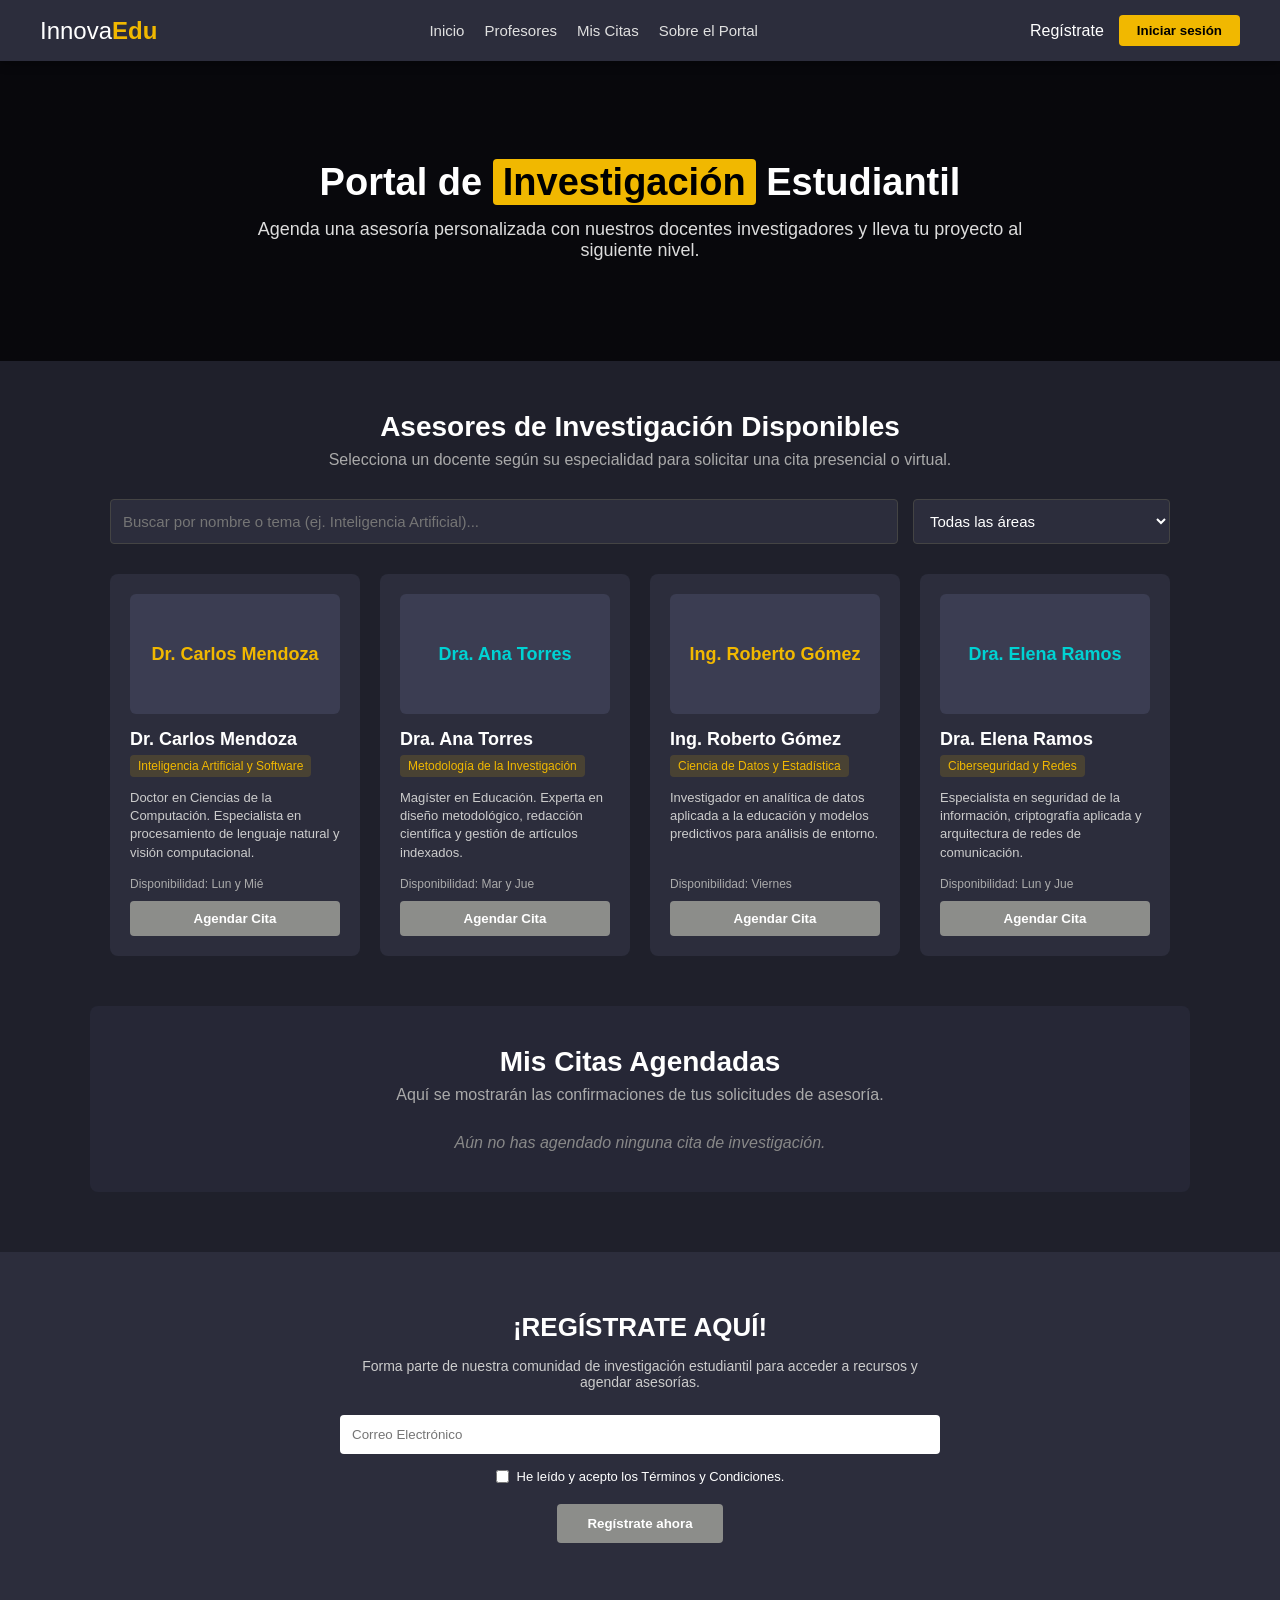
==== asesorias.html @ 49d19f37 "agrego proyecto" ====
<!DOCTYPE html>
<html lang="es">
<head>
  <meta charset="UTF-8">
  <meta name="viewport" content="width=device-width, initial-scale=1.0">
  <title>InnovaEdu - Agendar Citas de Investigación</title>
  <link rel="stylesheet" href="estilos/estilos asesorias.css">
</head>
<body>

  <!-- NAVEGACIÓN SUPERIOR -->
  <nav class="navbar">
    <div class="nav-brand">
      <span class="logo-text">Innova<strong>Edu</strong></span>
    </div>
    <ul class="nav-links">
      <li><a href="#inicio">Inicio</a></li>
      <li><a href="#profesores">Profesores</a></li>
      <li><a href="#mis-citas">Mis Citas</a></li>
      <li><a href="#registro">Sobre el Portal</a></li>
    </ul>
    <div class="nav-auth" id="navAuthContainer">
      <a href="#registro" id="btnRegistrateTop" class="btn-link">Regístrate</a>
      <button id="btnIniciarTop" class="btn-yellow">Iniciar sesión</button>
    </div>
  </nav>

  <!-- ENCABEZADO / BANNER -->
  <header id="inicio" class="hero-banner">
    <div class="hero-content">
      <h1>Portal de <span class="highlight">Investigación</span> Estudiantil</h1>
      <p>Agenda una asesoría personalizada con nuestros docentes investigadores y lleva tu proyecto al siguiente nivel.</p>
    </div>
  </header>

  <!-- SECCIÓN BUSCADOR Y LISTA DE PROFESORES -->
  <section id="profesores" class="section-container">
    <div class="section-header">
      <h2>Asesores de Investigación Disponibles</h2>
      <p>Selecciona un docente según su especialidad para solicitar una cita presencial o virtual.</p>
    </div>

    <!-- Filtros de búsqueda -->
    <div class="filter-bar">
      <input type="text" id="inputBusqueda" placeholder="Buscar por nombre o tema (ej. Inteligencia Artificial)...">
      <select id="selectArea">
        <option value="todas">Todas las áreas</option>
        <option value="IA">Inteligencia Artificial y Software</option>
        <option value="Metodología">Metodología de la Investigación</option>
        <option value="Datos">Ciencia de Datos y Estadística</option>
        <option value="Ciberseguridad">Ciberseguridad y Redes</option>
      </select>
    </div>

    <!-- Grilla de profesores -->
    <div class="profesores-grid" id="gridProfesores">
      
      <!-- Profesor 1 -->
      <div class="card-profesor" data-area="IA">
        <div class="card-avatar">Dr. Carlos Mendoza</div>
        <h3>Dr. Carlos Mendoza</h3>
        <span class="badge">Inteligencia Artificial y Software</span>
        <p class="bio">Doctor en Ciencias de la Computación. Especialista en procesamiento de lenguaje natural y visión computacional.</p>
        <div class="card-footer">
          <small>Disponibilidad: Lun y Mié</small>
          <button class="btn-agendar" onclick="abrirModalCita('Dr. Carlos Mendoza', 'Inteligencia Artificial y Software')">Agendar Cita</button>
        </div>
      </div>

      <!-- Profesor 2 -->
      <div class="card-profesor" data-area="Metodología">
        <div class="card-avatar alt">Dra. Ana Torres</div>
        <h3>Dra. Ana Torres</h3>
        <span class="badge">Metodología de la Investigación</span>
        <p class="bio">Magíster en Educación. Experta en diseño metodológico, redacción científica y gestión de artículos indexados.</p>
        <div class="card-footer">
          <small>Disponibilidad: Mar y Jue</small>
          <button class="btn-agendar" onclick="abrirModalCita('Dra. Ana Torres', 'Metodología de la Investigación')">Agendar Cita</button>
        </div>
      </div>

      <!-- Profesor 3 -->
      <div class="card-profesor" data-area="Datos">
        <div class="card-avatar">Ing. Roberto Gómez</div>
        <h3>Ing. Roberto Gómez</h3>
        <span class="badge">Ciencia de Datos y Estadística</span>
        <p class="bio">Investigador en analítica de datos aplicada a la educación y modelos predictivos para análisis de entorno.</p>
        <div class="card-footer">
          <small>Disponibilidad: Viernes</small>
          <button class="btn-agendar" onclick="abrirModalCita('Ing. Roberto Gómez', 'Ciencia de Datos y Estadística')">Agendar Cita</button>
        </div>
      </div>

      <!-- Profesor 4 -->
      <div class="card-profesor" data-area="Ciberseguridad">
        <div class="card-avatar alt">Dra. Elena Ramos</div>
        <h3>Dra. Elena Ramos</h3>
        <span class="badge">Ciberseguridad y Redes</span>
        <p class="bio">Especialista en seguridad de la información, criptografía aplicada y arquitectura de redes de comunicación.</p>
        <div class="card-footer">
          <small>Disponibilidad: Lun y Jue</small>
          <button class="btn-agendar" onclick="abrirModalCita('Dra. Elena Ramos', 'Ciberseguridad y Redes')">Agendar Cita</button>
        </div>
      </div>

    </div>
  </section>

  <!-- SECCIÓN MIS CITAS AGENDADAS -->
  <section id="mis-citas" class="section-container citas-section">
    <div class="section-header">
      <h2>Mis Citas Agendadas</h2>
      <p>Aquí se mostrarán las confirmaciones de tus solicitudes de asesoría.</p>
    </div>
    <div id="listaCitasContainer" class="citas-lista">
      <p class="empty-state">Aún no has agendado ninguna cita de investigación.</p>
    </div>
  </section>

  <!-- FORMULARIO DE REGISTRO EN EL PIE -->
  <section id="registro" class="registro-section">
    <div class="registro-container">
      <h2>¡REGÍSTRATE AQUÍ!</h2>
      <p>Forma parte de nuestra comunidad de investigación estudiantil para acceder a recursos y agendar asesorías.</p>
      
      <form id="registroForm">
        <div class="input-group">
          <input type="email" placeholder="Correo Electrónico" required>
        </div>
        <div class="terms-group">
          <input type="checkbox" id="terms" required>
          <label for="terms">He leído y acepto los Términos y Condiciones.</label>
        </div>
        <button type="submit" class="btn-submit">Regístrate ahora</button>
      </form>
      <div id="mensajeExito" class="mensaje-exito" style="display: none;">
        ¡Se registró correctamente!
      </div>
    </div>
  </section>

  <!-- MODAL: INICIO DE SESIÓN -->
  <div id="modalLogin" class="modal-overlay" style="display: none;">
    <div class="modal-content">
      <span id="cerrarModalLogin" class="modal-close">&times;</span>
      <h2>Iniciar Sesión</h2>
      
      <form id="formLoginModal">
        <div class="form-group">
          <label for="emailLogin">Correo Electrónico</label>
          <input type="email" id="emailLogin" placeholder="tucorreo@ejemplo.com" required>
        </div>
        
        <div class="form-group">
          <label for="passLogin">Contraseña (mínimo 8 caracteres)</label>
          <input type="password" id="passLogin" placeholder="********" minlength="8" required>
        </div>
        
        <button type="submit" class="btn-enviar-modal">Entrar</button>
      </form>
    </div>
  </div>

  <!-- MODAL: AGENDAR CITA -->
  <div id="modalCita" class="modal-overlay" style="display: none;">
    <div class="modal-content modal-lg">
      <span id="cerrarModalCita" class="modal-close">&times;</span>
      <h2>Solicitar Cita de Investigación</h2>
      <p class="sub-modal">Asesor: <strong id="nombreProfeModal" class="highlight-text">--</strong></p>
      
      <form id="formCitaModal">
        <div class="form-group">
          <label for="nombreEstudiante">Nombre del Estudiante / Equipo</label>
          <input type="text" id="nombreEstudiante" placeholder="Ej. Leonardo Olivares" required>
        </div>

        <div class="form-row">
          <div class="form-group">
            <label for="fechaCita">Fecha deseada</label>
            <input type="date" id="fechaCita" required>
          </div>
          <div class="form-group">
            <label for="horaCita">Hora disponible</label>
            <select id="horaCita" required>
              <option value="">Selecciona una hora</option>
              <option value="09:00 AM">09:00 AM - 10:00 AM</option>
              <option value="11:00 AM">11:00 AM - 12:00 PM</option>
              <option value="03:00 PM">03:00 PM - 04:00 PM</option>
              <option value="05:00 PM">05:00 PM - 06:00 PM</option>
            </select>
          </div>
        </div>
        
        <div class="form-group">
          <label for="motivoCita">Tema / Resumen de la investigación</label>
          <textarea id="motivoCita" rows="3" placeholder="Describe brevemente el tema o las dudas que deseas revisar..." required></textarea>
        </div>
        
        <button type="submit" class="btn-enviar-modal">Confirmar Cita</button>
      </form>
    </div>
  </div>

  <script src="js/script asesorias.js"></script>
</body>
</html>
---- estilos/estilos asesorias.css ----
/* CONFIGURACIÓN GENERAL */
* {
  box-sizing: border-box;
  margin: 0;
  padding: 0;
  font-family: 'Segoe UI', Tahoma, Geneva, Verdana, sans-serif;
}

html {
  scroll-behavior: smooth;
}

body {
  background-color: #1f202b;
  color: #ffffff;
}

/* NAVEGACIÓN */
.navbar {
  background-color: #2c2d3c;
  display: flex;
  justify-content: space-between;
  align-items: center;
  padding: 15px 40px;
  position: sticky;
  top: 0;
  z-index: 100;
  box-shadow: 0 2px 10px rgba(0,0,0,0.4);
}

.logo-text {
  font-size: 24px;
  color: #fff;
}

.logo-text strong {
  color: #f1b800;
}

.nav-links {
  list-style: none;
  display: flex;
  gap: 20px;
}

.nav-links a {
  color: #e0e0e0;
  text-decoration: none;
  font-size: 15px;
  transition: color 0.2s;
}

.nav-links a:hover {
  color: #f1b800;
}

.nav-auth {
  display: flex;
  align-items: center;
  gap: 15px;
}

.btn-link {
  color: #fff;
  text-decoration: none;
  font-weight: 500;
}

.btn-yellow {
  background-color: #f1b800;
  color: #000;
  border: none;
  padding: 8px 18px;
  font-weight: bold;
  border-radius: 4px;
  cursor: pointer;
  transition: background 0.2s;
}

.btn-yellow:hover {
  background-color: #d4a100;
}

.user-badge {
  background-color: #3b3d52;
  border: 1px solid #f1b800;
  color: #fff;
  padding: 6px 14px;
  border-radius: 20px;
  font-size: 14px;
}

/* HERO BANNER */
.hero-banner {
  background-color: #161722;
  background-image: linear-gradient(rgba(0,0,0,0.65), rgba(0,0,0,0.65)), url('https://images.unsplash.com/photo-1523240795612-9a054b0db644?auto=format&fit=crop&w=1350&q=80');
  background-size: cover;
  background-position: center;
  padding: 100px 20px;
  text-align: center;
}

.hero-content {
  max-width: 800px;
  margin: 0 auto;
}

.hero-content h1 {
  font-size: 38px;
  margin-bottom: 15px;
}

.hero-content .highlight {
  background-color: #f1b800;
  color: #000;
  padding: 2px 10px;
  border-radius: 4px;
}

.hero-content p {
  font-size: 18px;
  color: #ddd;
}

/* SECCIONES Y CONTENEDORES */
.section-container {
  max-width: 1100px;
  margin: 50px auto;
  padding: 0 20px;
}

.section-header {
  text-align: center;
  margin-bottom: 30px;
}

.section-header h2 {
  font-size: 28px;
  margin-bottom: 8px;
}

.section-header p {
  color: #aaa;
}

/* FILTROS */
.filter-bar {
  display: flex;
  gap: 15px;
  margin-bottom: 30px;
}

.filter-bar input, .filter-bar select {
  padding: 12px;
  border-radius: 4px;
  border: 1px solid #444;
  background-color: #2c2d3c;
  color: #fff;
  font-size: 15px;
}

.filter-bar input {
  flex: 1;
}

/* GRILLA DE PROFESORES */
.profesores-grid {
  display: grid;
  grid-template-columns: repeat(auto-fill, minmax(250px, 1fr));
  gap: 20px;
}

.card-profesor {
  background-color: #2c2d3c;
  border-radius: 8px;
  padding: 20px;
  display: flex;
  flex-direction: column;
  transition: transform 0.2s, box-shadow 0.2s;
}

.card-profesor:hover {
  transform: translateY(-4px);
  box-shadow: 0 6px 15px rgba(0,0,0,0.3);
}

.card-avatar {
  width: 100%;
  height: 120px;
  background-color: #3b3d52;
  border-radius: 6px;
  display: flex;
  align-items: center;
  justify-content: center;
  font-weight: bold;
  color: #f1b800;
  font-size: 18px;
  margin-bottom: 15px;
}

.card-avatar.alt {
  color: #00d2d3;
}

.card-profesor h3 {
  font-size: 18px;
  margin-bottom: 5px;
}

.badge {
  display: inline-block;
  background-color: rgba(241, 184, 0, 0.15);
  color: #f1b800;
  font-size: 12px;
  padding: 4px 8px;
  border-radius: 4px;
  margin-bottom: 12px;
  width: fit-content;
}

.bio {
  font-size: 13px;
  color: #ccc;
  line-height: 1.4;
  margin-bottom: 15px;
  flex-grow: 1;
}

.card-footer {
  display: flex;
  flex-direction: column;
  gap: 10px;
}

.card-footer small {
  color: #aaa;
  font-size: 12px;
}

.btn-agendar {
  background-color: #8c8d8a;
  color: #fff;
  border: none;
  padding: 10px;
  border-radius: 4px;
  cursor: pointer;
  font-weight: bold;
  transition: background 0.2s;
}

.btn-agendar:hover {
  background-color: #f1b800;
  color: #000;
}

/* MIS CITAS */
.citas-section {
  background-color: #262736;
  padding: 40px 20px;
  border-radius: 8px;
}

.empty-state {
  text-align: center;
  color: #888;
  font-style: italic;
}

.cita-card {
  background-color: #2c2d3c;
  border-left: 4px solid #f1b800;
  padding: 15px 20px;
  border-radius: 4px;
  margin-bottom: 15px;
  display: flex;
  justify-content: space-between;
  align-items: center;
}

.cita-info h4 {
  font-size: 16px;
  margin-bottom: 4px;
}

.cita-info p {
  font-size: 14px;
  color: #bbb;
}

.cita-detalles {
  text-align: right;
  font-size: 13px;
  color: #f1b800;
}

/* SECCIÓN REGISTRO INFERIOR */
.registro-section {
  background-color: #2c2d3c;
  padding: 60px 20px;
  text-align: center;
  margin-top: 60px;
}

.registro-container {
  max-width: 600px;
  margin: 0 auto;
}

.registro-section h2 {
  font-size: 26px;
  margin-bottom: 15px;
}

.registro-section p {
  color: #ccc;
  margin-bottom: 25px;
  font-size: 14px;
}

.input-group input {
  width: 100%;
  padding: 12px;
  border: none;
  border-radius: 4px;
  margin-bottom: 15px;
}

.terms-group {
  display: flex;
  align-items: center;
  justify-content: center;
  gap: 8px;
  font-size: 13px;
  margin-bottom: 20px;
}

.btn-submit {
  background-color: #8c8d8a;
  color: #fff;
  border: none;
  padding: 12px 30px;
  font-weight: bold;
  border-radius: 4px;
  cursor: pointer;
}

.btn-submit:hover {
  background-color: #70716f;
}

.mensaje-exito {
  margin-top: 20px;
  padding: 12px;
  background-color: #2e7d32;
  color: #fff;
  border-radius: 4px;
  font-weight: bold;
}

/* VENTANAS MODALES */
.modal-overlay {
  position: fixed;
  top: 0;
  left: 0;
  width: 100%;
  height: 100%;
  background-color: rgba(0, 0, 0, 0.75);
  display: flex;
  justify-content: center;
  align-items: center;
  z-index: 1000;
}

.modal-content {
  background-color: #2c2d3c;
  padding: 30px;
  border-radius: 8px;
  width: 100%;
  max-width: 400px;
  position: relative;
  box-shadow: 0 5px 20px rgba(0,0,0,0.5);
}

.modal-lg {
  max-width: 550px;
}

.modal-close {
  position: absolute;
  top: 10px;
  right: 15px;
  font-size: 24px;
  cursor: pointer;
  color: #aaa;
}

.modal-close:hover {
  color: #fff;
}

.modal-content h2 {
  margin-bottom: 10px;
}

.sub-modal {
  margin-bottom: 20px;
  font-size: 14px;
  color: #bbb;
}

.highlight-text {
  color: #f1b800;
}

.form-group {
  margin-bottom: 15px;
  display: flex;
  flex-direction: column;
  gap: 5px;
}

.form-row {
  display: flex;
  gap: 15px;
}

.form-row .form-group {
  flex: 1;
}

.form-group label {
  font-size: 13px;
  color: #ccc;
}

.form-group input, .form-group select, .form-group textarea {
  padding: 10px;
  border-radius: 4px;
  border: 1px solid #444;
  background-color: #1f202b;
  color: #fff;
  font-size: 14px;
}

.btn-enviar-modal {
  width: 100%;
  background-color: #f1b800;
  color: #000;
  border: none;
  padding: 12px;
  font-weight: bold;
  border-radius: 4px;
  cursor: pointer;
  margin-top: 10px;
}

.btn-enviar-modal:hover {
  background-color: #d4a100;
}
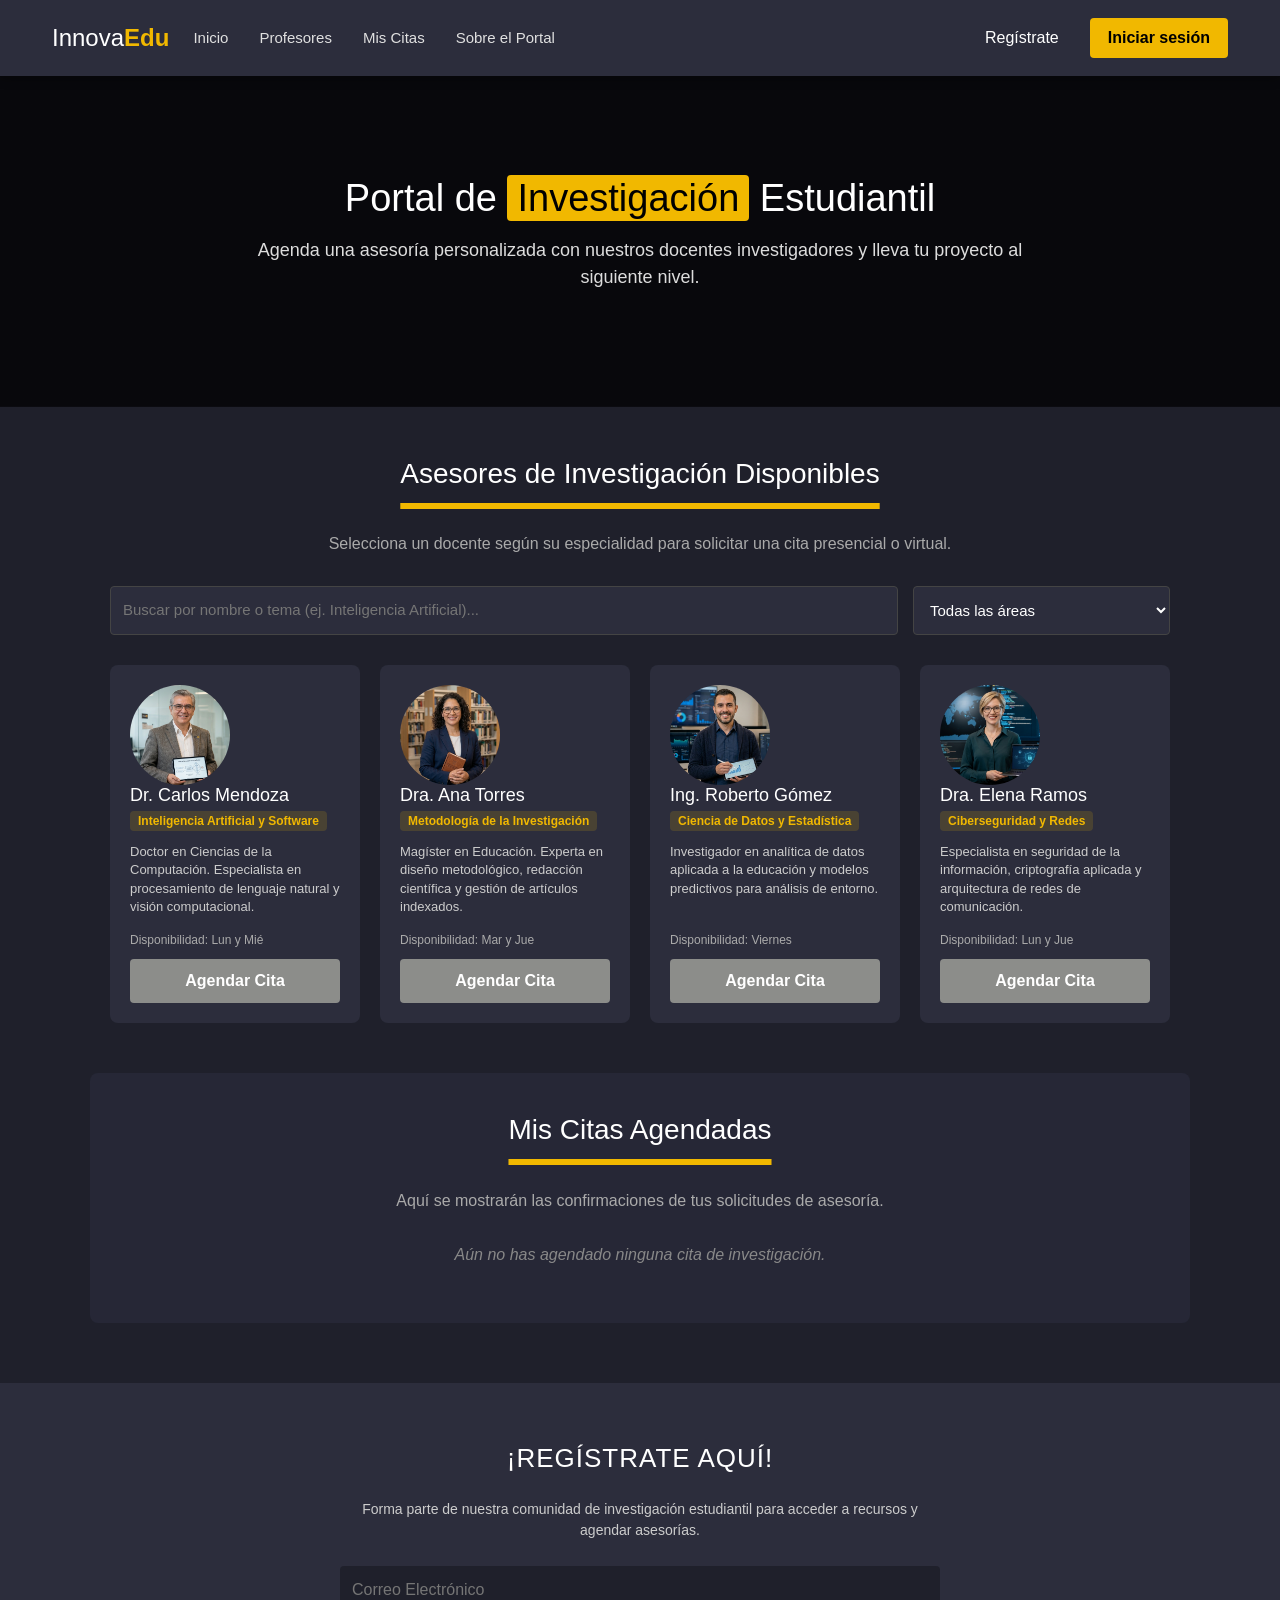
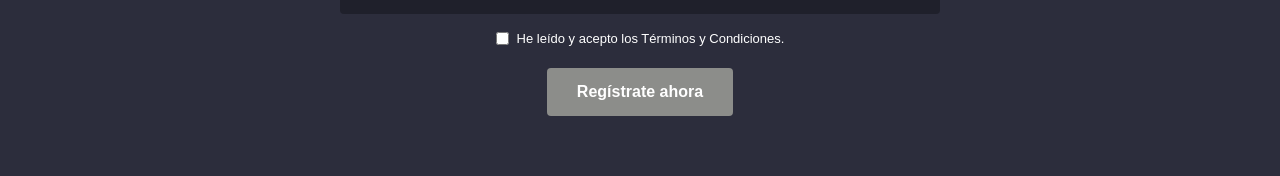
==== commit 96c8a163: "terminado 100%" ====
--- a/asesorias.html
+++ b/asesorias.html
@@ -4,28 +4,36 @@
   <meta charset="UTF-8">
   <meta name="viewport" content="width=device-width, initial-scale=1.0">
   <title>InnovaEdu - Agendar Citas de Investigación</title>
+
+  <link href="https://cdn.jsdelivr.net/npm/bootstrap@5.3.8/dist/css/bootstrap.min.css" rel="stylesheet" integrity="sha384-sRIl4kxILFvY47J16cr9ZwB07vP4J8+LH7qKQnuqkuIAvNWLzeN8tE5YBujZqJLB" crossorigin="anonymous">
+  <link rel="stylesheet" href="estilos/estilos.css">
   <link rel="stylesheet" href="estilos/estilos asesorias.css">
 </head>
 <body>
 
-  <!-- NAVEGACIÓN SUPERIOR -->
-  <nav class="navbar">
-    <div class="nav-brand">
-      <span class="logo-text">Innova<strong>Edu</strong></span>
-    </div>
-    <ul class="nav-links">
-      <li><a href="#inicio">Inicio</a></li>
-      <li><a href="#profesores">Profesores</a></li>
-      <li><a href="#mis-citas">Mis Citas</a></li>
-      <li><a href="#registro">Sobre el Portal</a></li>
-    </ul>
-    <div class="nav-auth" id="navAuthContainer">
-      <a href="#registro" id="btnRegistrateTop" class="btn-link">Regístrate</a>
-      <button id="btnIniciarTop" class="btn-yellow">Iniciar sesión</button>
+  <nav class="navbar navbar-expand-lg">
+    <div class="container-fluid">
+      <a class="navbar-brand" href="index.html">Innova<strong>Edu</strong></a>
+      
+      <button class="navbar-toggler" type="button" data-bs-toggle="collapse" data-bs-target="#navbarSupportedContent" aria-controls="navbarSupportedContent" aria-expanded="false" aria-label="Toggle navigation">
+        <span class="navbar-toggler-icon"></span>
+      </button>
+
+      <div class="collapse navbar-collapse" id="navbarSupportedContent">
+        <ul class="navbar-nav me-auto mb-2 mb-lg-0">
+          <li class="nav-item"><a class="nav-link" href="#inicio">Inicio</a></li>
+          <li class="nav-item"><a class="nav-link" href="#profesores">Profesores</a></li>
+          <li class="nav-item"><a class="nav-link" href="#mis-citas">Mis Citas</a></li>
+          <li class="nav-item"><a class="nav-link" href="sobre.html">Sobre el Portal</a></li>
+        </ul>
+        <div class="nav-auth" id="navAuthContainer">
+          <a href="#registro" id="btnRegistrateTop" class="btn-link me-3">Regístrate</a>
+          <button type="button" id="btnIniciarTop" class="btn-yellow">Iniciar sesión</button>
+        </div>
+      </div>
     </div>
   </nav>
 
-  <!-- ENCABEZADO / BANNER -->
   <header id="inicio" class="hero-banner">
     <div class="hero-content">
       <h1>Portal de <span class="highlight">Investigación</span> Estudiantil</h1>
@@ -33,14 +41,13 @@
     </div>
   </header>
 
-  <!-- SECCIÓN BUSCADOR Y LISTA DE PROFESORES -->
   <section id="profesores" class="section-container">
     <div class="section-header">
       <h2>Asesores de Investigación Disponibles</h2>
+      <br>
       <p>Selecciona un docente según su especialidad para solicitar una cita presencial o virtual.</p>
     </div>
 
-    <!-- Filtros de búsqueda -->
     <div class="filter-bar">
       <input type="text" id="inputBusqueda" placeholder="Buscar por nombre o tema (ej. Inteligencia Artificial)...">
       <select id="selectArea">
@@ -52,12 +59,12 @@
       </select>
     </div>
 
-    <!-- Grilla de profesores -->
     <div class="profesores-grid" id="gridProfesores">
-      
-      <!-- Profesor 1 -->
+    
       <div class="card-profesor" data-area="IA">
-        <div class="card-avatar">Dr. Carlos Mendoza</div>
+        <div class="card-avatar-img">
+          <img src="imagenes/profesor1.png" class="img-fluid rounded-circle" alt="Dr. Carlos Mendoza" style="width: 100px; height: 100px; object-fit: cover;">
+        </div>
         <h3>Dr. Carlos Mendoza</h3>
         <span class="badge">Inteligencia Artificial y Software</span>
         <p class="bio">Doctor en Ciencias de la Computación. Especialista en procesamiento de lenguaje natural y visión computacional.</p>
@@ -67,9 +74,11 @@
         </div>
       </div>
 
-      <!-- Profesor 2 -->
+      
       <div class="card-profesor" data-area="Metodología">
-        <div class="card-avatar alt">Dra. Ana Torres</div>
+        <div class="card-avatar-img">
+          <img src="imagenes/profesor2.jpg" class="img-fluid rounded-circle" alt="Dra. Ana Torres" style="width: 100px; height: 100px; object-fit: cover;">
+        </div>
         <h3>Dra. Ana Torres</h3>
         <span class="badge">Metodología de la Investigación</span>
         <p class="bio">Magíster en Educación. Experta en diseño metodológico, redacción científica y gestión de artículos indexados.</p>
@@ -78,10 +87,10 @@
           <button class="btn-agendar" onclick="abrirModalCita('Dra. Ana Torres', 'Metodología de la Investigación')">Agendar Cita</button>
         </div>
       </div>
-
-      <!-- Profesor 3 -->
       <div class="card-profesor" data-area="Datos">
-        <div class="card-avatar">Ing. Roberto Gómez</div>
+        <div class="card-avatar-img">
+          <img src="imagenes/profesor3.jpg" class="img-fluid rounded-circle" alt="Ing. Roberto Gómez" style="width: 100px; height: 100px; object-fit: cover;">
+        </div>
         <h3>Ing. Roberto Gómez</h3>
         <span class="badge">Ciencia de Datos y Estadística</span>
         <p class="bio">Investigador en analítica de datos aplicada a la educación y modelos predictivos para análisis de entorno.</p>
@@ -90,10 +99,10 @@
           <button class="btn-agendar" onclick="abrirModalCita('Ing. Roberto Gómez', 'Ciencia de Datos y Estadística')">Agendar Cita</button>
         </div>
       </div>
-
-      <!-- Profesor 4 -->
       <div class="card-profesor" data-area="Ciberseguridad">
-        <div class="card-avatar alt">Dra. Elena Ramos</div>
+        <div class="card-avatar-img">
+          <img src="imagenes/profesor4.jpg" class="img-fluid rounded-circle" alt="Dra. Elena Ramos" style="width: 100px; height: 100px; object-fit: cover;">
+        </div>
         <h3>Dra. Elena Ramos</h3>
         <span class="badge">Ciberseguridad y Redes</span>
         <p class="bio">Especialista en seguridad de la información, criptografía aplicada y arquitectura de redes de comunicación.</p>
@@ -101,15 +110,15 @@
           <small>Disponibilidad: Lun y Jue</small>
           <button class="btn-agendar" onclick="abrirModalCita('Dra. Elena Ramos', 'Ciberseguridad y Redes')">Agendar Cita</button>
         </div>
-      </div>
-
+        
+      </div>
     </div>
   </section>
 
-  <!-- SECCIÓN MIS CITAS AGENDADAS -->
   <section id="mis-citas" class="section-container citas-section">
     <div class="section-header">
       <h2>Mis Citas Agendadas</h2>
+      <br>
       <p>Aquí se mostrarán las confirmaciones de tus solicitudes de asesoría.</p>
     </div>
     <div id="listaCitasContainer" class="citas-lista">
@@ -117,7 +126,6 @@
     </div>
   </section>
 
-  <!-- FORMULARIO DE REGISTRO EN EL PIE -->
   <section id="registro" class="registro-section">
     <div class="registro-container">
       <h2>¡REGÍSTRATE AQUÍ!</h2>
@@ -139,29 +147,24 @@
     </div>
   </section>
 
-  <!-- MODAL: INICIO DE SESIÓN -->
   <div id="modalLogin" class="modal-overlay" style="display: none;">
     <div class="modal-content">
       <span id="cerrarModalLogin" class="modal-close">&times;</span>
       <h2>Iniciar Sesión</h2>
-      
       <form id="formLoginModal">
         <div class="form-group">
           <label for="emailLogin">Correo Electrónico</label>
           <input type="email" id="emailLogin" placeholder="tucorreo@ejemplo.com" required>
         </div>
-        
         <div class="form-group">
           <label for="passLogin">Contraseña (mínimo 8 caracteres)</label>
           <input type="password" id="passLogin" placeholder="********" minlength="8" required>
         </div>
-        
         <button type="submit" class="btn-enviar-modal">Entrar</button>
       </form>
     </div>
   </div>
 
-  <!-- MODAL: AGENDAR CITA -->
   <div id="modalCita" class="modal-overlay" style="display: none;">
     <div class="modal-content modal-lg">
       <span id="cerrarModalCita" class="modal-close">&times;</span>
@@ -201,6 +204,8 @@
     </div>
   </div>
 
+  <script src="https://cdn.jsdelivr.net/npm/bootstrap@5.3.8/dist/js/bootstrap.bundle.min.js" integrity="sha384-FKyoEForCGlyvwx9Hj09JcYn3nv7wiPVlz7YYwJrWVcXK/BmnVDxM+D2scQbITxI" crossorigin="anonymous"></script>
+  <script src="js/script.js"></script>
   <script src="js/script asesorias.js"></script>
 </body>
 </html>
--- a/estilos/estilos.css
+++ b/estilos/estilos.css
@@ -0,0 +1,825 @@
+body {
+  background-color: #1f202b;
+  color: #ffffff;
+  font-family: sans-serif;
+}
+
+/* NAVEGACIÓN SUPERIOR */
+.navbar {
+  background-color: #2c2d3c !important;
+  display: flex;
+  justify-content: space-between;
+  align-items: center;
+  padding: 15px 40px;
+  position: sticky;
+  top: 0;
+  z-index: 100;
+  box-shadow: 0 2px 10px rgba(0,0,0,0.4);
+}
+
+.navbar-brand {
+  font-size: 24px;
+  color: #fff !important;
+}
+
+.navbar-brand strong {
+  color: #f1b800;
+}
+
+.navbar-nav {
+  display: flex;
+  gap: 15px;
+}
+
+.navbar-nav .nav-link {
+  color: #e0e0e0 !important;
+  font-size: 15px;
+  transition: color 0.2s;
+}
+
+.navbar-nav .nav-link:hover, .navbar-nav .nav-link.active {
+  color: #f1b800 !important;
+}
+
+.nav-auth {
+  display: flex;
+  align-items: center;
+  gap: 15px;
+}
+
+.btn-link {
+  color: #fff !important;
+  text-decoration: none;
+  font-weight: 500;
+}
+
+.btn-link:hover {
+  color: #f1b800 !important;
+}
+
+.btn-yellow {
+  background-color: #f1b800 !important;
+  color: #000 !important;
+  border: none;
+  padding: 8px 18px;
+  font-weight: bold;
+  border-radius: 4px;
+  cursor: pointer;
+  transition: background 0.2s;
+}
+
+.btn-yellow:hover {
+  background-color: #d4a100 !important;
+}
+
+/* BANNER PRINCIPAL */
+.banner {
+  background-image: linear-gradient(rgba(0, 0, 0, 0.65), rgba(0, 0, 0, 0.65)), url("../imagenes/fia.jpg");
+  background-size: cover;       
+  background-position: center;   
+  height: 500px;                
+  display: flex;                
+  justify-content: center;      
+  align-items: center;          
+  text-align: center;           
+  color: #ffffff;               
+}
+
+.contenido-banner h1 {
+  font-size: 46px;
+  font-weight: bold;
+  margin-bottom: 20px;
+  letter-spacing: -0.5px;
+}
+
+.resaltado {
+  background-color: #f1b800;    
+  color: #000;
+  padding: 5px 12px;
+  border-radius: 4px;           
+  display: inline-block;
+  font-weight: bold;
+}
+
+.contenido-banner p {
+  font-size: 22px;
+  font-weight: 300;             
+}
+
+.intro {
+  margin: 40px auto;
+  max-width: 900px;
+  text-align: center;
+  color: #dddddd;
+  line-height: 1.6;
+}
+
+/* CONTENEDOR DE TARJETAS PRINCIPALES */
+.contenedor {
+  background-color: #1f202b;
+  background-image: linear-gradient(rgba(0, 0, 0, 0.75), rgba(0, 0, 0, 0.75)), url("../imagenes/banner.jpg");
+  background-size: cover;
+  background-position: center;
+  border-radius: 8px;
+  max-width: 1150px;
+  margin: 40px auto;
+  height: auto;
+  gap: 20px;
+  display: flex;
+  justify-content: space-around;
+  align-items: center;
+  padding: 50px 20px;
+}
+
+.recuadro {
+  background-color: #2c2d3c !important;
+  color: #ffffff;
+  padding: 24px;
+  display: flex;            
+  align-items: flex-start;  
+  gap: 16px;                
+  border-radius: 8px;       
+  box-shadow: 0 4px 6px rgba(0, 0, 0, 0.3);
+  flex: 1;
+}
+
+.icono img {
+  width: 45px;
+  height: auto;
+  display: block;
+}
+
+.contenido-recuadro h3 {
+  margin: 0 0 8px 0;
+  font-size: 1.25rem;
+  font-weight: bold;
+  color: #ffffff !important;
+}
+
+.contenido-recuadro p {
+  margin: 0 0 16px 0;
+  font-size: 0.95rem;
+  color: #cccccc !important;
+  line-height: 1.4;
+}
+
+.link {
+  color: #f1b800 !important;          
+  text-decoration: none;
+  font-weight: bold;
+  font-size: 0.9rem;
+  display: inline-block;
+}
+
+.link:hover {
+  text-decoration: underline;
+  color: #fff !important;
+}
+
+h2 {
+  text-align: center;
+  color: #ffffff;
+  text-decoration: underline;
+  padding-bottom: 10px;
+  text-decoration-thickness: 6px;
+  text-underline-offset: 20px;
+  text-decoration-color: #f1b800;
+}
+
+.mi-carrusel-personalizado {
+  max-width: 1150px;
+  margin: 50px auto;
+}
+
+.mi-carrusel-personalizado .carousel-item img {
+  height: 550px;
+  object-fit: cover;
+}
+
+.mi-carrusel-personalizado .carousel-caption {
+  background: rgba(0, 0, 0, 0.75);
+  border-radius: 8px;
+  padding: 15px;
+}
+
+.carousel-item button {
+  background-color: rgba(0, 0, 0, 0.8);
+  border: none;
+  color: white;
+  text-decoration: underline;
+}
+
+.carousel-item button:hover {
+  color: #f1b800;
+}
+
+/* RECURSOS */
+.recursos {
+  max-width: 1150px;
+  margin: 0 auto;
+  padding: 0 20px;
+}
+
+.card-recurso {
+  padding: 20px;
+  background-color: #2c2d3c;
+  border-radius: 8px;
+  height: 100%;
+}
+
+.card-recurso img {
+  height: 270px;         
+  object-fit: cover;    
+  border-radius: 8px;   
+  width: 100%;
+}
+
+.card-recurso h4 {
+  font-size: 1.25rem;
+  margin-top: 15px;
+  color: #ffffff;
+}
+
+.card-recurso a {
+  color: #f1b800 !important;
+  text-decoration: none;
+  font-weight: bold;
+}
+
+.card-recurso a:hover {
+  text-decoration: underline;
+}
+
+.galeria {
+  display: flex;
+  align-items: center; 
+  gap: 40px;           
+  max-width: 1300px;   
+  margin: 50px auto;
+  padding: 0 20px;
+}
+
+.galeria h2 {
+  text-decoration: none;
+  text-align: left;
+}
+
+.registro-section {
+  background-color: #2c2d3c; 
+  color: #ffffff;
+  padding: 60px 20px;
+  text-align: center;
+}
+
+.registro-container {
+  max-width: 600px;
+  margin: 0 auto;
+}
+
+.registro-section h2 {
+  font-size: 28px;
+  margin-bottom: 15px;
+  letter-spacing: 1px;
+  border-bottom: none !important;
+  text-decoration: none !important;
+}
+
+.registro-section p {
+  font-size: 15px;
+  line-height: 1.5;
+  margin-bottom: 30px;
+  color: #e0e0e0;
+}
+
+.input-group input {
+  width: 100%;
+  padding: 15px;
+  border: none;
+  border-radius: 4px;
+  font-size: 16px;
+  margin-bottom: 20px;
+  box-sizing: border-box;
+  background-color: #1f202b;
+  color: #ffffff;
+}
+
+.terms-group {
+  display: flex;
+  align-items: center;
+  justify-content: center;
+  gap: 10px;
+  margin-bottom: 25px;
+  font-size: 14px;
+}
+
+.btn-submit {
+  background-color: #f1b800; 
+  color: #000000;
+  border: none;
+  padding: 12px 30px;
+  font-size: 16px;
+  font-weight: bold;
+  border-radius: 4px;
+  cursor: pointer;
+  transition: background 0.3s;
+}
+
+.btn-submit:hover {
+  background-color: #d4a100;
+}
+
+.mensaje-exito {
+  margin-top: 20px;
+  padding: 12px;
+  background-color: #2e7d32;
+  color: #fff;
+  border-radius: 4px;
+  font-weight: bold;
+}
+
+/* FOOTER */
+.footer-portal {
+  background-color: #171821;
+  color: #cccccc;
+  padding: 60px 20px 20px 20px;
+  border-top: 2px solid #2c2d3c;
+}
+
+.footer-container {
+  max-width: 1150px;
+  margin: 0 auto;
+  display: flex;
+  justify-content: space-between;
+  flex-wrap: wrap;
+  gap: 40px;
+  margin-bottom: 40px;
+}
+
+.footer-col {
+  flex: 1;
+  min-width: 250px;
+}
+
+.footer-col h3 {
+  font-size: 22px;
+  color: #ffffff;
+  margin-bottom: 15px;
+}
+
+.footer-col h3 strong {
+  color: #f1b800;
+}
+
+.footer-col h4 {
+  font-size: 16px;
+  color: #ffffff;
+  margin-bottom: 15px;
+  border-bottom: 2px solid #f1b800;
+  display: inline-block;
+  padding-bottom: 5px;
+}
+
+.footer-col p {
+  font-size: 14px;
+  line-height: 1.6;
+  color: #aaaaaa;
+  margin-bottom: 10px;
+}
+
+.footer-col ul {
+  list-style: none;
+  padding: 0;
+  margin: 0;
+}
+
+.footer-col ul li {
+  margin-bottom: 8px;
+}
+
+.footer-col ul li a {
+  color: #cccccc;
+  text-decoration: none;
+  font-size: 14px;
+  transition: color 0.2s;
+}
+
+.footer-col ul li a:hover {
+  color: #f1b800;
+  padding-left: 5px;
+}
+
+.redes-sociales {
+  display: flex;
+  gap: 15px;
+  margin-top: 15px;
+}
+
+.redes-sociales a {
+  background-color: #2c2d3c;
+  color: #ffffff;
+  padding: 8px 12px;
+  border-radius: 4px;
+  text-decoration: none;
+  font-size: 13px;
+  font-weight: bold;
+  transition: background 0.2s, color 0.2s;
+}
+
+.redes-sociales a:hover {
+  background-color: #f1b800;
+  color: #000000;
+}
+
+.footer-bottom {
+  text-align: center;
+  padding-top: 20px;
+  border-top: 1px solid #2c2d3c;
+  font-size: 13px;
+  color: #888888;
+}
+
+/* VENTANA MODAL FLOTANTE */
+.modal-overlay {
+  position: fixed !important;
+  top: 0 !important;
+  left: 0 !important;
+  width: 100vw !important;
+  height: 100vh !important;
+  background-color: rgba(0, 0, 0, 0.85) !important;
+  display: none;
+  justify-content: center !important;
+  align-items: center !important;
+  z-index: 99999 !important;
+}
+
+.modal-content {
+  background-color: #2c2d3c !important;
+  color: #ffffff !important;
+  padding: 30px !important;
+  border-radius: 8px !important;
+  width: 100% !important;
+  max-width: 400px !important;
+  position: relative !important;
+  box-shadow: 0 5px 25px rgba(0,0,0,0.7) !important;
+  z-index: 100000 !important;
+}
+
+.modal-content h2 {
+  margin-top: 0;
+  margin-bottom: 20px;
+  text-align: center;
+  border-bottom: none !important;
+  text-decoration: none !important;
+  color: #ffffff !important;
+}
+
+.modal-content .input-group {
+  margin-bottom: 15px;
+  text-align: left;
+}
+
+.modal-content label {
+  display: block;
+  margin-bottom: 5px;
+  font-size: 14px;
+  color: #ccc;
+}
+
+.modal-content input {
+  width: 100%;
+  padding: 12px;
+  border: none;
+  border-radius: 4px;
+  box-sizing: border-box;
+  font-size: 15px;
+  background-color: #1f202b;
+  color: #ffffff;
+}
+
+.modal-close {
+  position: absolute;
+  top: 10px;
+  right: 15px;
+  font-size: 24px;
+  cursor: pointer;
+  color: #aaa;
+}
+
+.modal-close:hover {
+  color: #fff;
+}
+
+.btn-enviar-login {
+  width: 100%;
+  background-color: #f1b800; 
+  color: #000000;
+  border: none;
+  padding: 12px;
+  font-weight: bold;
+  font-size: 16px;
+  border-radius: 4px;
+  cursor: pointer;
+  margin-top: 10px;
+  transition: background 0.2s;
+}
+
+.btn-enviar-login:hover {
+  background-color: #d4a100;
+}
+/* ESTILOS GENERALES Y TEMA OSCURO */
+body {
+  background-color: #1f202b;
+  color: #ffffff;
+  font-family: sans-serif;
+  margin: 0;
+  padding: 0;
+}
+
+/* NAVEGACIÓN SUPERIOR UNIFICADA */
+.navbar {
+  background-color: #2c2d3c !important;
+  display: flex;
+  justify-content: space-between;
+  align-items: center;
+  padding: 15px 40px;
+  position: sticky;
+  top: 0;
+  z-index: 100;
+  box-shadow: 0 2px 10px rgba(0,0,0,0.4);
+}
+
+.navbar-brand {
+  font-size: 24px;
+  color: #fff !important;
+}
+
+.navbar-brand strong {
+  color: #f1b800;
+}
+
+.navbar-nav {
+  display: flex;
+  gap: 15px;
+}
+
+.navbar-nav .nav-link {
+  color: #e0e0e0 !important;
+  font-size: 15px;
+  transition: color 0.2s;
+}
+
+.navbar-nav .nav-link:hover, .navbar-nav .nav-link.active {
+  color: #f1b800 !important;
+}
+
+.nav-auth {
+  display: flex;
+  align-items: center;
+  gap: 15px;
+}
+
+.btn-link {
+  color: #fff !important;
+  text-decoration: none;
+  font-weight: 500;
+}
+
+.btn-link:hover {
+  color: #f1b800 !important;
+}
+
+.btn-yellow {
+  background-color: #f1b800 !important;
+  color: #000 !important;
+  border: none;
+  padding: 8px 18px;
+  font-weight: bold;
+  border-radius: 4px;
+  cursor: pointer;
+  transition: background 0.2s;
+}
+
+.btn-yellow:hover {
+  background-color: #d4a100 !important;
+}
+
+/* TÍTULO DE LA PÁGINA */
+h2 {
+  text-align: center;
+  color: #ffffff;
+  text-decoration: underline;
+  padding-bottom: 10px;
+  text-decoration-thickness: 6px;
+  text-underline-offset: 20px;
+  text-decoration-color: #f1b800;
+}
+
+/* ACORDEÓN DE JQUERY PERSONALIZADO */
+#accordion .ui-accordion-header {
+  background: #2c2d3c !important;
+  color: #ffffff !important;
+  border: 1px solid #3f4156 !important;
+  border-radius: 6px !important;
+  margin-top: 8px !important;
+  font-family: sans-serif;
+  transition: background-color 0.2s, color 0.2s;
+}
+
+/* Efecto hover al pasar el cursor sobre las pestañas */
+#accordion .ui-accordion-header:hover {
+  background: #38394e !important;
+  color: #f1b800 !important;
+}
+
+/* Pestaña activa o abierta */
+#accordion .ui-accordion-header.ui-state-active {
+  background: #f1b800 !important;
+  color: #000000 !important;
+  border-color: #f1b800 !important;
+  font-weight: bold;
+}
+
+/* Contenido desplegable del acordeón */
+#accordion .ui-accordion-content {
+  background: #2c2d3c !important;
+  color: #dddddd !important;
+  border: 1px solid #3f4156 !important;
+  border-top: none !important;
+  border-radius: 0 0 6px 6px !important;
+  font-family: sans-serif;
+  line-height: 1.6;
+}
+
+#accordion .ui-accordion-content ul {
+  padding-left: 20px;
+  margin-bottom: 0;
+}
+
+/* PIE DE PÁGINA (FOOTER) */
+.footer-portal {
+  background-color: #171821;
+  color: #cccccc;
+  padding: 60px 20px 20px 20px;
+  border-top: 2px solid #2c2d3c;
+  margin-top: 60px;
+}
+
+.footer-container {
+  max-width: 1150px;
+  margin: 0 auto;
+  display: flex;
+  justify-content: space-between;
+  flex-wrap: wrap;
+  gap: 40px;
+  margin-bottom: 40px;
+}
+
+.footer-col {
+  flex: 1;
+  min-width: 250px;
+}
+
+.footer-col h3 {
+  font-size: 22px;
+  color: #ffffff;
+  margin-bottom: 15px;
+}
+
+.footer-col h3 strong {
+  color: #f1b800;
+}
+
+.footer-col h4 {
+  font-size: 16px;
+  color: #ffffff;
+  margin-bottom: 15px;
+  border-bottom: 2px solid #f1b800;
+  display: inline-block;
+  padding-bottom: 5px;
+}
+
+.footer-col p {
+  font-size: 14px;
+  line-height: 1.6;
+  color: #aaaaaa;
+  margin-bottom: 10px;
+}
+
+.footer-col ul {
+  list-style: none;
+  padding: 0;
+  margin: 0;
+}
+
+.footer-col ul li {
+  margin-bottom: 8px;
+}
+
+.footer-col ul li a {
+  color: #cccccc;
+  text-decoration: none;
+  font-size: 14px;
+  transition: color 0.2s;
+}
+
+.footer-col ul li a:hover {
+  color: #f1b800;
+  padding-left: 5px;
+}
+
+.redes-sociales {
+  display: flex;
+  gap: 15px;
+  margin-top: 15px;
+}
+
+.redes-sociales a {
+  background-color: #2c2d3c;
+  color: #ffffff;
+  padding: 8px 12px;
+  border-radius: 4px;
+  text-decoration: none;
+  font-size: 13px;
+  font-weight: bold;
+  transition: background 0.2s, color 0.2s;
+}
+
+.redes-sociales a:hover {
+  background-color: #f1b800;
+  color: #000000;
+}
+
+.footer-bottom {
+  text-align: center;
+  padding-top: 20px;
+  border-top: 1px solid #2c2d3c;
+  font-size: 13px;
+  color: #888888;
+}
+/* ADAPTABILIDAD PARA CELULARES Y TABLETS    */
+@media (max-width: 992px) {
+  
+  .contenedor {
+    flex-direction: column !important;
+    padding: 30px 15px !important;
+  }
+
+ 
+  .navbar {
+    padding: 10px 20px !important;
+  }
+
+  
+  .footer-container {
+    flex-direction: column !important;
+    gap: 30px !important;
+  }
+
+ 
+  .contenido-banner h1 {
+    font-size: 32px !important;
+    padding: 0 15px;
+  }
+  
+  .contenido-banner p {
+    font-size: 18px !important;
+  }
+
+  
+  .galeria {
+    flex-direction: column !important;
+    text-align: center;
+  }
+  
+  .galeria h2 {
+    text-align: center !important;
+  }
+}
+
+
+img {
+  max-width: 100%;
+  height: auto;
+}
+
+.card-recurso .btn-warning, 
+.card-recurso a.btn-warning {
+  color: #000000 !important;
+  background-color: #f1b800 !important;
+  border-color: #f1b800 !important;
+  font-weight: bold !important;
+}
+/* Evita desbordamientos horizontales en pantallas pequeñas */
+body {
+    overflow-x: hidden;
+}
+
+/* Ajusta el tamaño del título principal en celulares */
+@media (max-width: 768px) {
+    .banner h1 {
+        font-size: 1.8rem;
+    }
+    .contenido-banner {
+        padding: 20px;
+    }
+}
--- a/estilos/estilos asesorias.css
+++ b/estilos/estilos asesorias.css
@@ -456,4 +456,27 @@
 
 .btn-enviar-modal:hover {
   background-color: #d4a100;
-}+}
+/* Estilos para el estado de sesión activa en la barra de navegación */
+.nav-auth span.text-warning {
+  color: #f1b800 !important;
+  font-size: 14px;
+  font-weight: bold;
+  margin-right: 10px;
+}
+
+/* Botón de cerrar sesión en el navbar */
+.nav-auth #btnCerrarSesion {
+  background-color: transparent !important;
+  border: 1px solid #f1b800 !important;
+  color: #f1b800 !important;
+  font-weight: bold;
+  padding: 5px 12px;
+  border-radius: 4px;
+  transition: all 0.3s ease;
+}
+
+.nav-auth #btnCerrarSesion:hover {
+  background-color: #f1b800 !important;
+  color: #1f202b !important;
+}
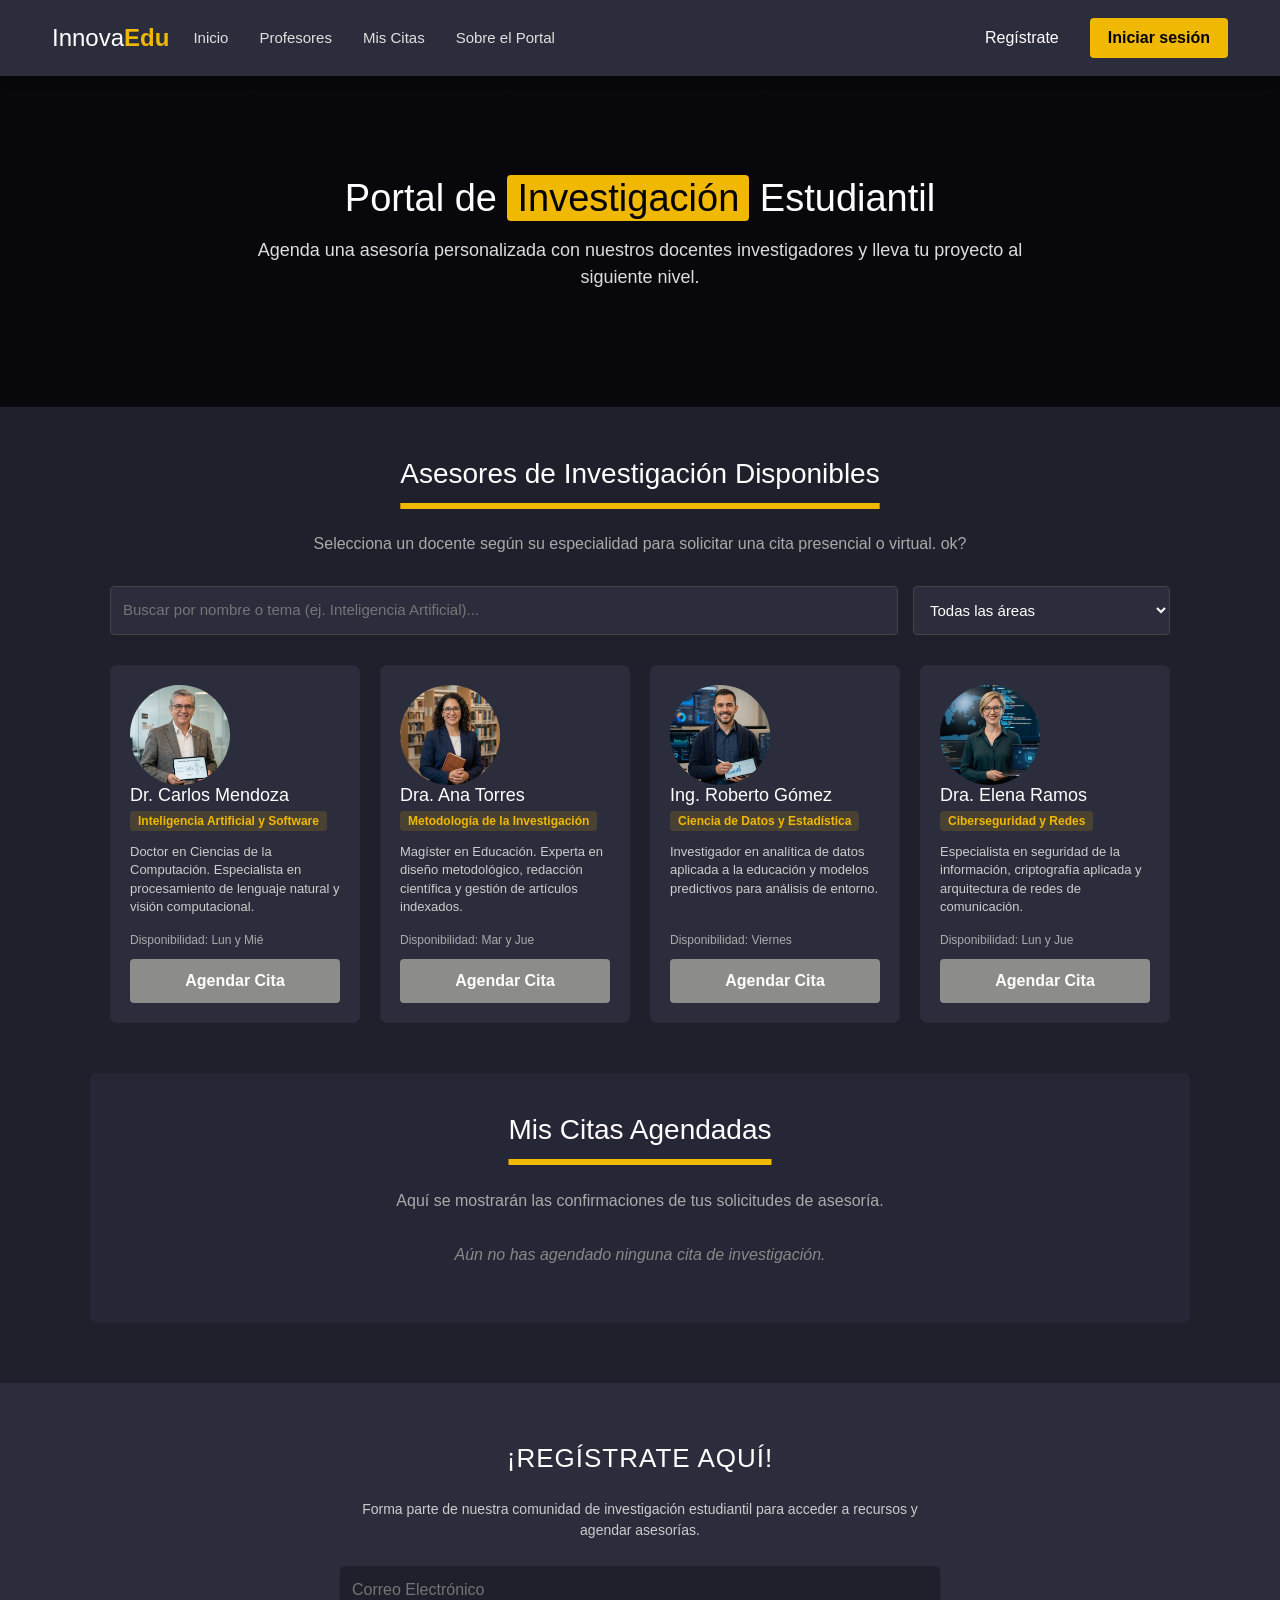
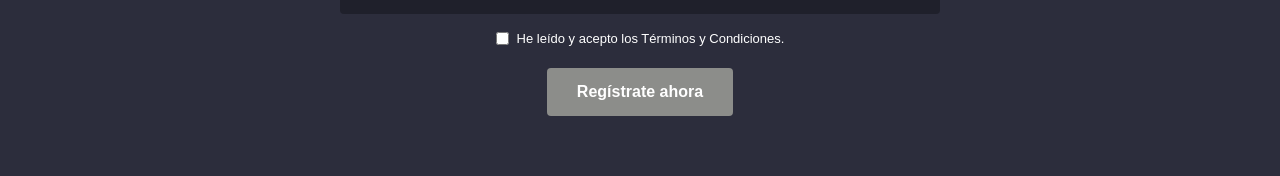
==== commit cb93ce2f: "cambio en asesorias" ====
--- a/asesorias.html
+++ b/asesorias.html
@@ -45,7 +45,7 @@
     <div class="section-header">
       <h2>Asesores de Investigación Disponibles</h2>
       <br>
-      <p>Selecciona un docente según su especialidad para solicitar una cita presencial o virtual.</p>
+      <p>Selecciona un docente según su especialidad para solicitar una cita presencial o virtual. ok?</p>
     </div>
 
     <div class="filter-bar">
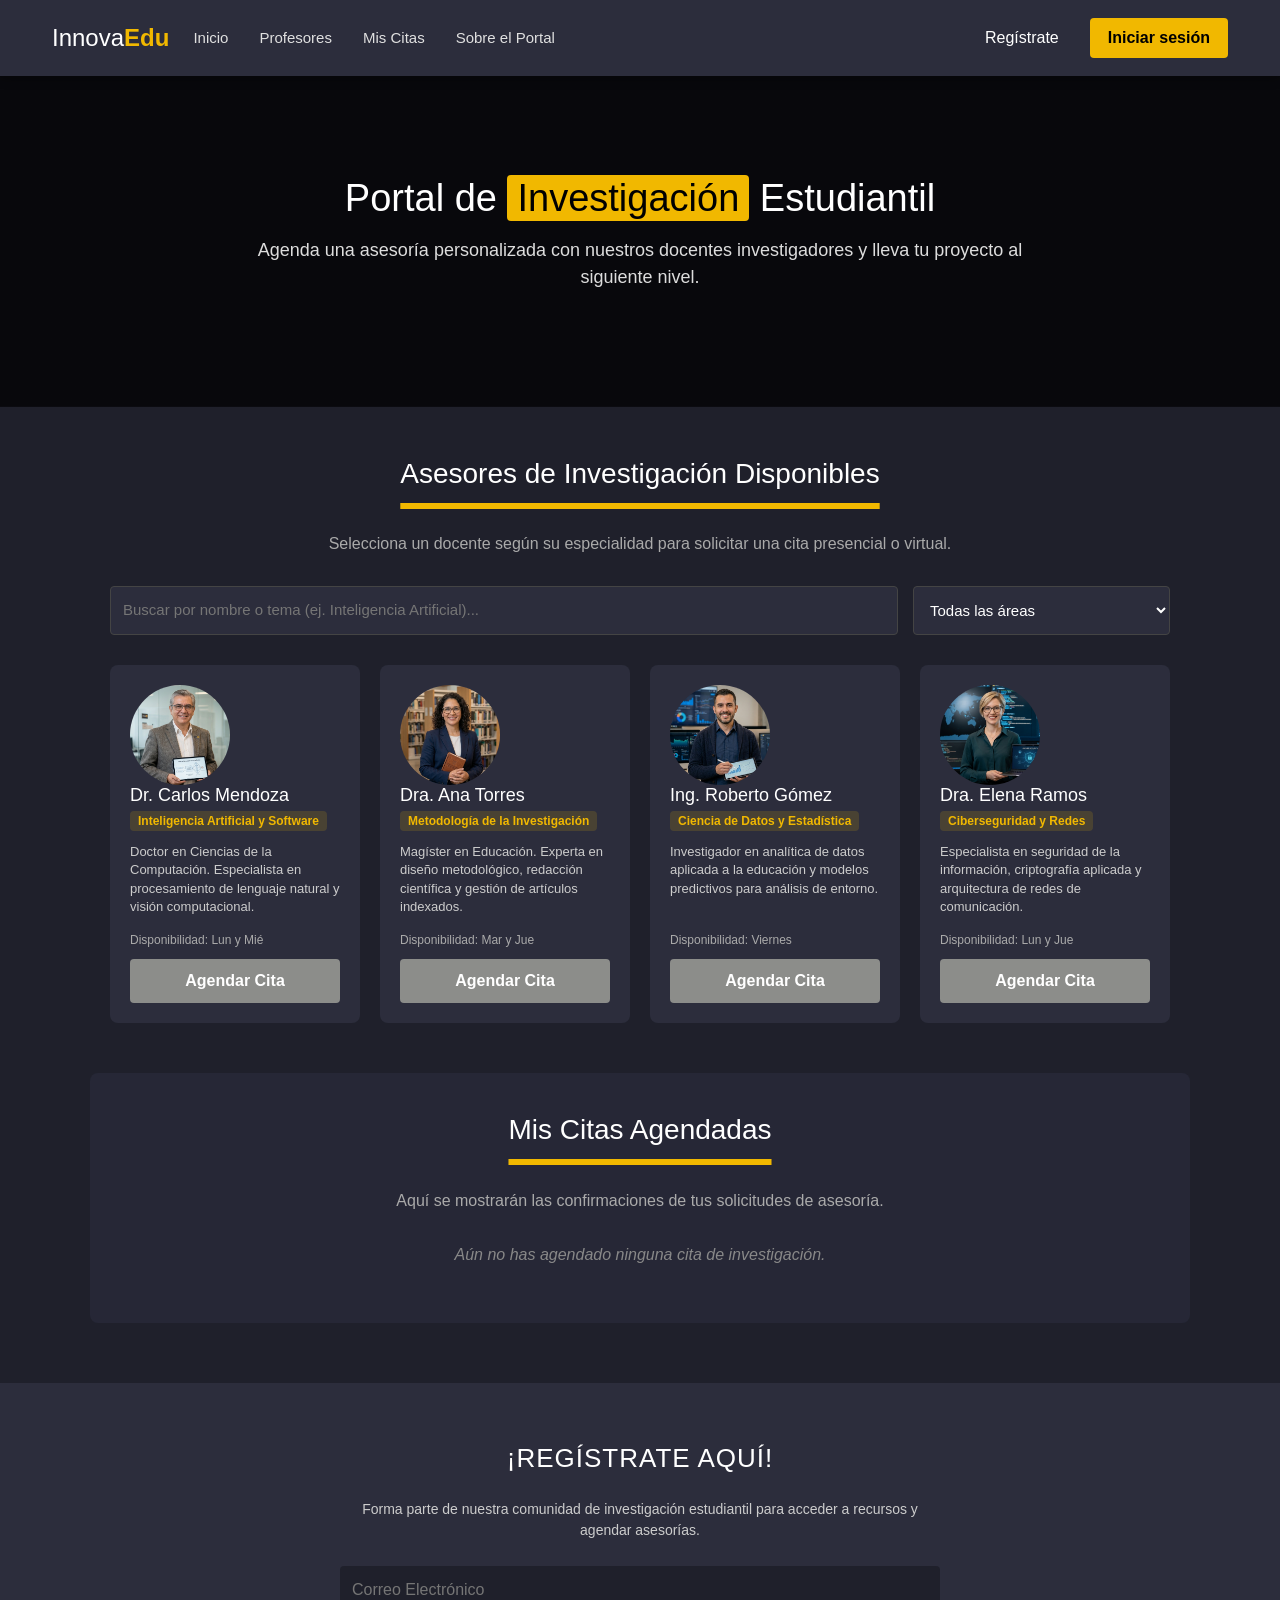
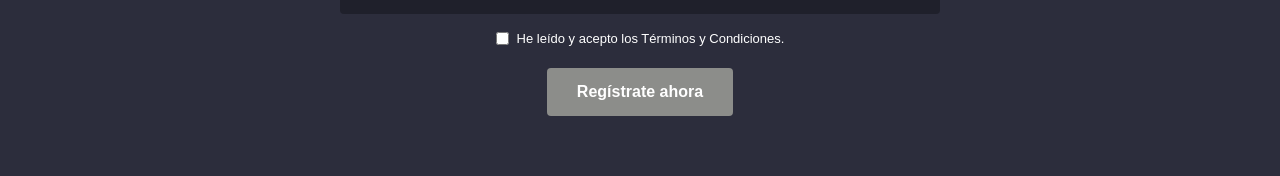
==== commit 1ca894ca: "revierto camgio de prueba" ====
--- a/asesorias.html
+++ b/asesorias.html
@@ -45,7 +45,7 @@
     <div class="section-header">
       <h2>Asesores de Investigación Disponibles</h2>
       <br>
-      <p>Selecciona un docente según su especialidad para solicitar una cita presencial o virtual. ok?</p>
+      <p>Selecciona un docente según su especialidad para solicitar una cita presencial o virtual.</p>
     </div>
 
     <div class="filter-bar">
